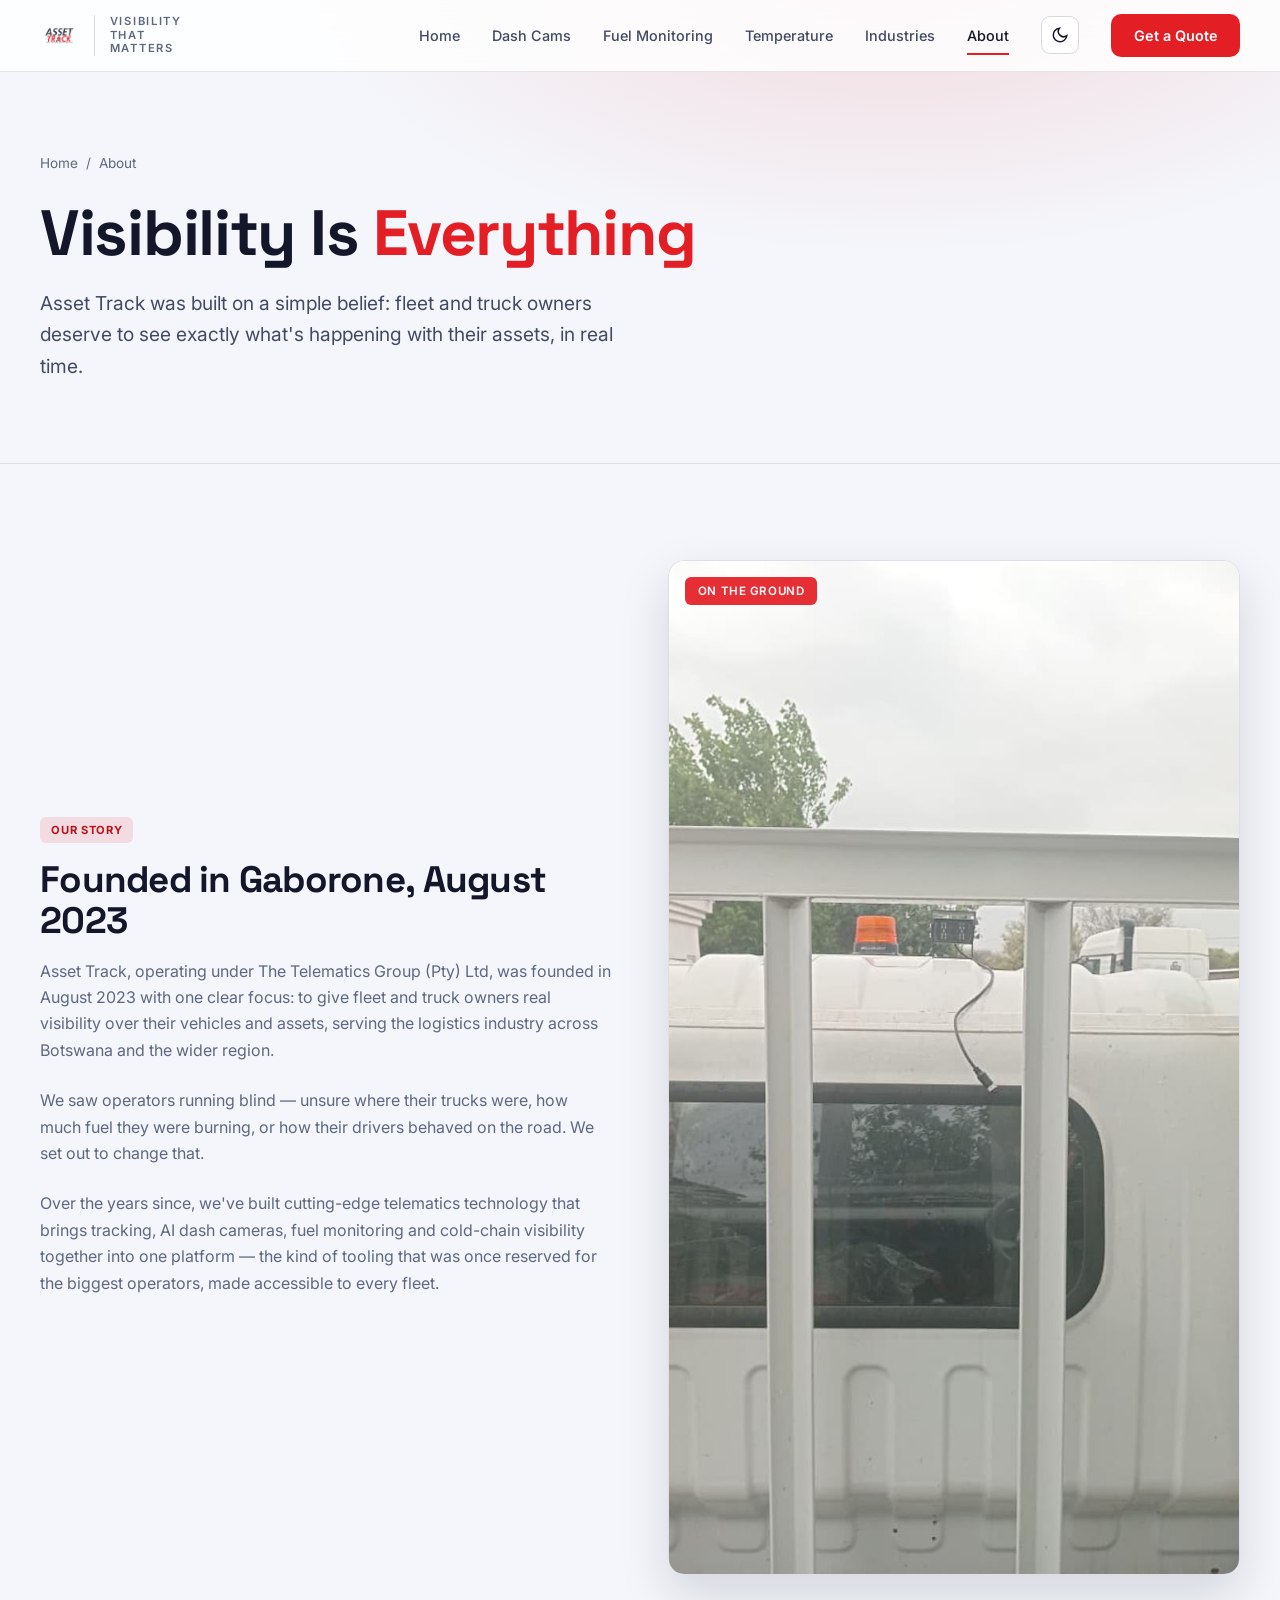
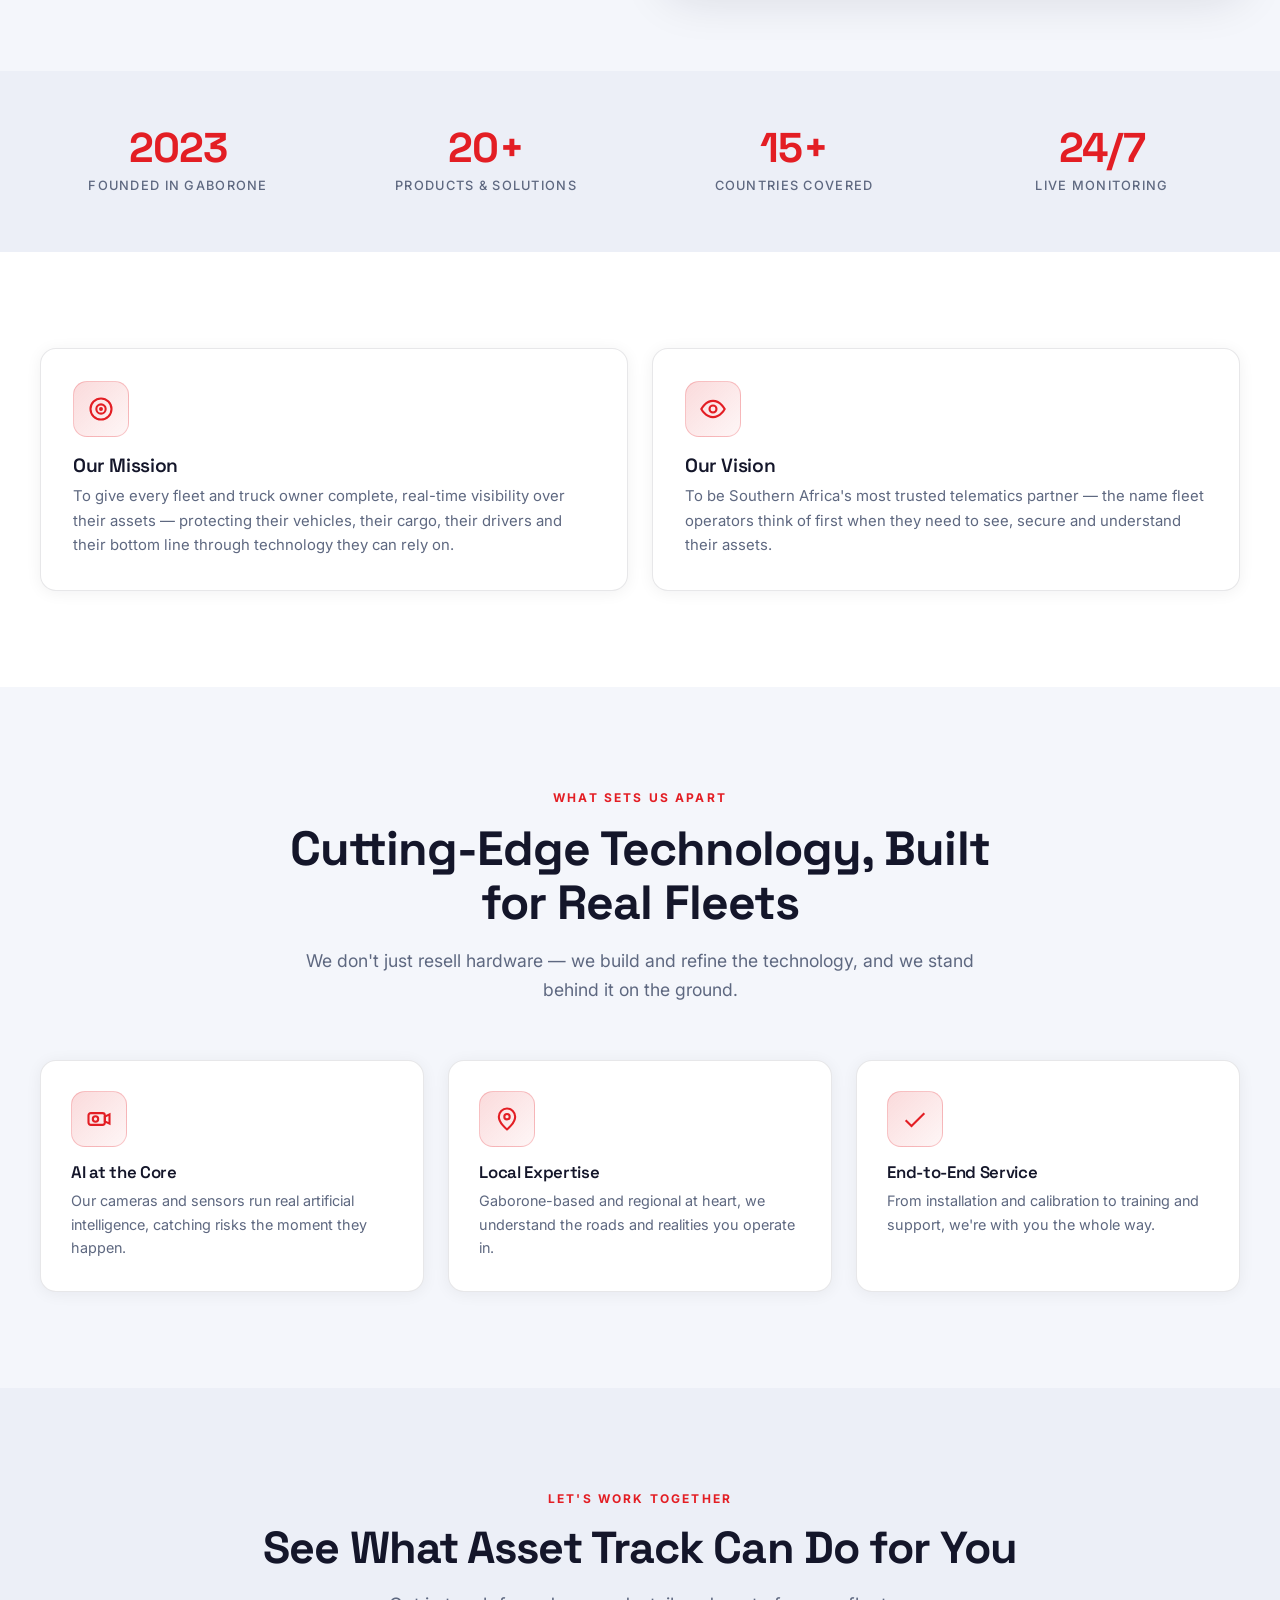
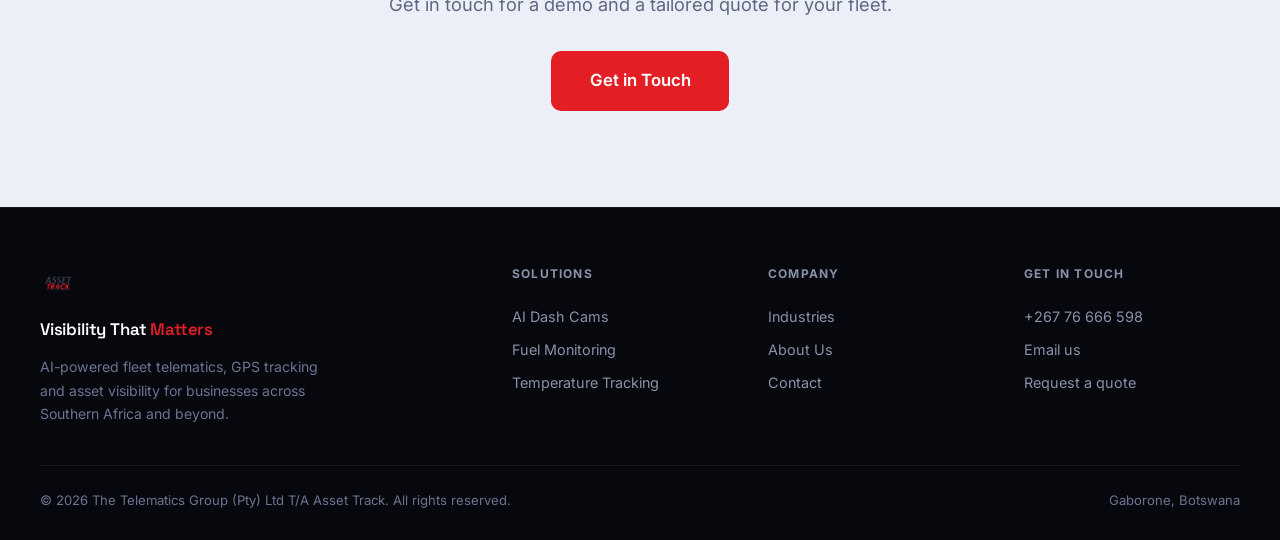
==== about.html @ 7766ca52 "Asset Track marketing website — multi-page site with video slideshow, dash cam / fuel / temperature " ====
<!DOCTYPE html>
<html lang="en">
<head>
<meta charset="UTF-8">
<meta name="viewport" content="width=device-width, initial-scale=1.0">
<title>About Us — Asset Track</title>
<meta name="description" content="Founded in Gaborone in August 2023, Asset Track gives fleet and truck owners real visibility through cutting-edge telematics technology.">
<link rel="preconnect" href="https://fonts.googleapis.com">
<link rel="preconnect" href="https://fonts.gstatic.com" crossorigin>
<link href="https://fonts.googleapis.com/css2?family=Inter:wght@300;400;500;600;700;800&family=Space+Grotesk:wght@400;500;600;700&display=swap" rel="stylesheet">
<script>try{var p=(location.search+location.hash).toLowerCase();var f=/light/.test(p)?'light':/dark/.test(p)?'dark':localStorage.getItem('at-theme')||'light';document.documentElement.setAttribute('data-theme',f);if(/light|dark/.test(p)){try{localStorage.setItem('at-theme',f);}catch(e){}}}catch(e){}</script>
<link rel="stylesheet" href="css/style.css">
</head>
<body>

<nav id="navbar">
  <div class="nav-inner">
    <a href="index.html" class="nav-logo"><img src="images/logo.png" alt="Asset Track"></a>
    <button class="nav-toggle" onclick="toggleMenu()" aria-label="Menu">&#9776;</button>
    <div class="nav-links">
      <a href="index.html" class="nav-item">Home</a>
      <a href="dash-cams.html" class="nav-item">Dash Cams</a>
      <a href="fuel-monitoring.html" class="nav-item">Fuel Monitoring</a>
      <a href="temperature-tracking.html" class="nav-item">Temperature</a>
      <a href="industries.html" class="nav-item">Industries</a>
      <a href="about.html" class="nav-item">About</a>
      <a href="index.html#contact" class="nav-cta">Get a Quote</a>
    </div>
  </div>
</nav>

<!-- PAGE HERO -->
<section class="page-hero">
  <video class="page-hero-bg" autoplay muted loop playsinline><source src="videos/road-highway.mp4" type="video/mp4"></video>
  <div class="page-hero-inner">
    <div class="breadcrumb"><a href="index.html">Home</a> &nbsp;/&nbsp; About</div>
    <h1>Visibility Is <span>Everything</span></h1>
    <p>Asset Track was built on a simple belief: fleet and truck owners deserve to see exactly what's happening with their assets, in real time.</p>
  </div>
</section>

<!-- STORY -->
<section class="section-dark">
  <div class="container">
    <div class="split fade-up">
      <div class="split-body">
        <span class="pill">Our Story</span>
        <h2>Founded in Gaborone, August 2023</h2>
        <p>Asset Track, operating under The Telematics Group (Pty) Ltd, was founded in August 2023 with one clear focus: to give fleet and truck owners real visibility over their vehicles and assets, serving the logistics industry across Botswana and the wider region.</p>
        <p>We saw operators running blind — unsure where their trucks were, how much fuel they were burning, or how their drivers behaved on the road. We set out to change that.</p>
        <p>Over the years since, we've built cutting-edge telematics technology that brings tracking, AI dash cameras, fuel monitoring and cold-chain visibility together into one platform — the kind of tooling that was once reserved for the biggest operators, made accessible to every fleet.</p>
      </div>
      <div class="split-media"><img src="images/install-camera.jpg" alt="Asset Track hardware installed on a vehicle"><div class="media-tag">On the Ground</div></div>
    </div>
  </div>
</section>

<!-- STATS -->
<section class="section-grey" style="padding: 3.5rem 2rem;">
  <div class="container">
    <div class="stats">
      <div class="stat fade-up"><h3>2023</h3><p>Founded in Gaborone</p></div>
      <div class="stat fade-up"><h3>20+</h3><p>Products &amp; Solutions</p></div>
      <div class="stat fade-up"><h3>15+</h3><p>Countries Covered</p></div>
      <div class="stat fade-up"><h3>24/7</h3><p>Live Monitoring</p></div>
    </div>
  </div>
</section>

<!-- MISSION / VISION -->
<section class="section-darker">
  <div class="container">
    <div class="grid grid-2">
      <div class="card fade-up">
        <div class="icon-circle"><svg viewBox="0 0 24 24" fill="none" stroke="currentColor"><circle cx="12" cy="12" r="9"/><circle cx="12" cy="12" r="4"/><circle cx="12" cy="12" r="0.8"/></svg></div>
        <h3>Our Mission</h3>
        <p>To give every fleet and truck owner complete, real-time visibility over their assets — protecting their vehicles, their cargo, their drivers and their bottom line through technology they can rely on.</p>
      </div>
      <div class="card fade-up">
        <div class="icon-circle"><svg viewBox="0 0 24 24" fill="none" stroke="currentColor"><path d="M2 12s3.5-7 10-7 10 7 10 7-3.5 7-10 7-10-7-10-7z"/><circle cx="12" cy="12" r="3"/></svg></div>
        <h3>Our Vision</h3>
        <p>To be Southern Africa's most trusted telematics partner — the name fleet operators think of first when they need to see, secure and understand their assets.</p>
      </div>
    </div>
  </div>
</section>

<!-- VALUES -->
<section class="section-dark">
  <div class="container">
    <div class="section-head fade-up">
      <div class="eyebrow">What Sets Us Apart</div>
      <h2>Cutting-Edge Technology, Built for Real Fleets</h2>
      <p>We don't just resell hardware — we build and refine the technology, and we stand behind it on the ground.</p>
    </div>
    <div class="grid grid-3">
      <div class="feat fade-up">
        <div class="icon-circle"><svg viewBox="0 0 24 24" fill="none" stroke="currentColor"><rect x="3" y="7" width="14" height="10" rx="2"/><path d="M17 10l4-2v8l-4-2z"/><circle cx="9" cy="12" r="2.3"/></svg></div>
        <h4>AI at the Core</h4><p>Our cameras and sensors run real artificial intelligence, catching risks the moment they happen.</p>
      </div>
      <div class="feat fade-up">
        <div class="icon-circle"><svg viewBox="0 0 24 24" fill="none" stroke="currentColor"><path d="M12 21s-7-5.6-7-11a7 7 0 0114 0c0 5.4-7 11-7 11z"/><circle cx="12" cy="10" r="2.3"/></svg></div>
        <h4>Local Expertise</h4><p>Gaborone-based and regional at heart, we understand the roads and realities you operate in.</p>
      </div>
      <div class="feat fade-up">
        <div class="icon-circle"><svg viewBox="0 0 24 24" fill="none" stroke="currentColor"><path d="M20 7L9 18l-5-5"/></svg></div>
        <h4>End-to-End Service</h4><p>From installation and calibration to training and support, we're with you the whole way.</p>
      </div>
    </div>
  </div>
</section>

<!-- CTA -->
<section class="section-grey">
  <div class="container cta-banner fade-up">
    <div class="eyebrow">Let's work together</div>
    <h2>See What Asset Track Can Do for You</h2>
    <p>Get in touch for a demo and a tailored quote for your fleet.</p>
    <a href="index.html#contact" class="btn-primary" style="font-size:1.05rem; padding:1rem 2.4rem;">Get in Touch</a>
  </div>
</section>

<footer>
  <div class="footer-grid">
    <div class="footer-brand">
      <img src="images/logo.png" alt="Asset Track">
      <p>AI-powered fleet telematics, GPS tracking and asset visibility for businesses across Southern Africa and beyond.</p>
    </div>
    <div class="footer-col"><h5>Solutions</h5>
      <a href="dash-cams.html">AI Dash Cams</a>
      <a href="fuel-monitoring.html">Fuel Monitoring</a>
      <a href="temperature-tracking.html">Temperature Tracking</a>
    </div>
    <div class="footer-col"><h5>Company</h5>
      <a href="industries.html">Industries</a>
      <a href="about.html">About Us</a>
      <a href="index.html#contact">Contact</a>
    </div>
    <div class="footer-col"><h5>Get in touch</h5>
      <a href="tel:+26776666598">+267 76 666 598</a>
      <a href="mailto:MrTiger@assettracktelematics.com">Email us</a>
      <a href="index.html#contact">Request a quote</a>
    </div>
  </div>
  <div class="footer-bottom">
    <span>&copy; 2026 The Telematics Group (Pty) Ltd T/A Asset Track. All rights reserved.</span>
    <span>Gaborone, Botswana</span>
  </div>
</footer>

<script src="js/main.js"></script>
</body>
</html>
---- css/style.css ----
/* ═══════════════════════════════════════════
   ASSET TRACK — Shared Design System (themed)
   ═══════════════════════════════════════════ */
*, *::before, *::after { margin: 0; padding: 0; box-sizing: border-box; }

:root {
  /* Brand palette (fixed, both themes) */
  --red: #E31E24;
  --red-dark: #B81419;
  --red-glow: rgba(227, 30, 36, 0.35);
  --grey-900: #15172a;
  --grey-400: #8892a8;
  --grey-300: #b2bacb;
  --radius: 16px;
  --radius-sm: 10px;
  --maxw: 1200px;
  --nav-h: 72px;
  --gradient-red: linear-gradient(135deg, #E31E24, #ff5a4d);

  /* Semantic tokens — DARK (default) */
  --bg: #0b0b13;
  --bg-alt: #12121d;
  --bg-grey: #15172a;
  --surface: rgba(255,255,255,0.025);
  --surface-2: rgba(255,255,255,0.05);
  --border: rgba(255,255,255,0.07);
  --border-2: rgba(255,255,255,0.16);
  --text: #ffffff;
  --text-soft: #b2bacb;
  --text-muted: #8892a8;
  --nav-bg: rgba(11,11,19,0.7);
  --nav-bg-2: rgba(11,11,19,0.95);
  --input-bg: rgba(255,255,255,0.05);
  --card-shadow: none;
  --media-shadow: 0 24px 70px rgba(0,0,0,0.5);
  --hero-scrim: rgba(11,11,19,0);
}

/* Semantic tokens — LIGHT */
:root[data-theme="light"] {
  --bg: #f4f6fb;
  --bg-alt: #ffffff;
  --bg-grey: #eceff7;
  --surface: #ffffff;
  --surface-2: #ffffff;
  --border: rgba(20,23,42,0.10);
  --border-2: rgba(20,23,42,0.16);
  --text: #14162a;
  --text-soft: #414a62;
  --text-muted: #5e6880;
  --nav-bg: rgba(255,255,255,0.82);
  --nav-bg-2: rgba(255,255,255,0.96);
  --input-bg: #ffffff;
  --card-shadow: 0 2px 16px rgba(20,23,42,0.06);
  --media-shadow: 0 20px 50px rgba(20,23,42,0.14);
  --hero-scrim: rgba(244,246,251,0.55);
}

html { scroll-behavior: smooth; }
body {
  font-family: 'Inter', -apple-system, BlinkMacSystemFont, sans-serif;
  background: var(--bg); color: var(--text); line-height: 1.65;
  overflow-x: hidden; -webkit-font-smoothing: antialiased;
  transition: background 0.3s, color 0.3s;
}
img, video { max-width: 100%; display: block; }
a { color: inherit; text-decoration: none; }

/* ─── NAV ─── */
nav {
  position: fixed; top: 0; left: 0; right: 0; z-index: 1000; height: var(--nav-h);
  display: flex; align-items: center; padding: 0 2rem;
  background: var(--nav-bg); backdrop-filter: blur(22px); -webkit-backdrop-filter: blur(22px);
  border-bottom: 1px solid var(--border); transition: background 0.3s, height 0.3s;
}
nav.scrolled { background: var(--nav-bg-2); height: 62px; }
.nav-inner { max-width: var(--maxw); margin: 0 auto; width: 100%;
  display: flex; align-items: center; justify-content: space-between; }
.nav-logo { display: flex; align-items: center; }
.nav-logo img { height: 40px; }
.nav-tagline { margin-left: 0.9rem; padding-left: 0.9rem; border-left: 1px solid var(--border-2);
  font-size: 0.7rem; letter-spacing: 0.15em; text-transform: uppercase; color: var(--text-muted);
  font-weight: 600; line-height: 1.2; max-width: 7rem; }
.nav-right { display: flex; align-items: center; gap: 1.4rem; }
.nav-links { display: flex; gap: 2rem; align-items: center; }
.nav-links a.nav-item { color: var(--text-soft); font-size: 0.9rem; font-weight: 500;
  transition: color 0.2s; position: relative; padding: 0.2rem 0; }
.nav-links a.nav-item::after { content: ''; position: absolute; left: 0; bottom: -4px; height: 2px;
  width: 0; background: var(--red); transition: width 0.25s; }
.nav-links a.nav-item:hover { color: var(--text); }
.nav-links a.nav-item:hover::after, .nav-links a.nav-item.active::after { width: 100%; }
.nav-links a.nav-item.active { color: var(--text); }
.nav-cta { background: var(--red); color: #fff !important; padding: 0.6rem 1.4rem;
  border-radius: var(--radius-sm); font-weight: 600; font-size: 0.9rem; transition: all 0.2s; }
.nav-cta:hover { background: var(--red-dark); transform: translateY(-1px); box-shadow: 0 6px 20px var(--red-glow); }
.nav-cta::after { display: none !important; }
.theme-toggle { width: 38px; height: 38px; border-radius: 9px; border: 1px solid var(--border-2);
  background: var(--surface-2); color: var(--text); display: flex; align-items: center;
  justify-content: center; cursor: pointer; transition: all 0.2s; flex-shrink: 0; }
.theme-toggle:hover { border-color: var(--red); color: var(--red); }
.theme-toggle svg { width: 18px; height: 18px; stroke: currentColor; fill: none; stroke-width: 2; }
.nav-toggle { display: none; background: none; border: none; color: var(--text);
  font-size: 1.6rem; cursor: pointer; line-height: 1; }

/* ─── BUTTONS ─── */
.btn-primary { background: var(--red); color: #fff; padding: 0.9rem 2rem; border: none;
  border-radius: var(--radius-sm); font-size: 1rem; font-weight: 600; cursor: pointer;
  transition: all 0.3s; display: inline-flex; align-items: center; gap: 0.55rem; font-family: inherit; }
.btn-primary:hover { background: var(--red-dark); transform: translateY(-2px); box-shadow: 0 10px 34px var(--red-glow); }
.btn-secondary { background: var(--surface-2); color: var(--text); padding: 0.9rem 2rem;
  border: 1px solid var(--border-2); border-radius: var(--radius-sm); font-size: 1rem; font-weight: 500;
  cursor: pointer; transition: all 0.3s; display: inline-flex; align-items: center; gap: 0.55rem; }
.btn-secondary:hover { border-color: var(--red); color: var(--red); }
.btn-primary svg, .btn-secondary svg { width: 18px; height: 18px; }

/* ─── LAYOUT ─── */
section { padding: 6rem 2rem; }
.container { max-width: var(--maxw); margin: 0 auto; }
.section-dark { background: var(--bg); }
.section-darker { background: var(--bg-alt); }
.section-grey { background: var(--bg-grey); }

.section-head { text-align: center; max-width: 720px; margin: 0 auto 3.5rem; }
.eyebrow { display: inline-block; font-size: 0.75rem; font-weight: 700; text-transform: uppercase;
  letter-spacing: 0.18em; color: var(--red); margin-bottom: 0.9rem; }
h1, h2, h3, h4 { font-family: 'Space Grotesk', sans-serif; letter-spacing: -0.02em; line-height: 1.12; color: var(--text); }
.section-head h2 { font-size: clamp(2rem, 4vw, 3rem); font-weight: 700; margin-bottom: 1rem; }
.section-head p { color: var(--text-muted); font-size: 1.1rem; }
.lead { color: var(--text-soft); font-size: 1.15rem; }

/* ─── PAGE HERO ─── */
.page-hero { position: relative; padding: calc(var(--nav-h) + 5rem) 2rem 5rem; overflow: hidden;
  border-bottom: 1px solid var(--border); }
.page-hero-bg { position: absolute; inset: 0; width: 100%; height: 100%; object-fit: cover; opacity: 0.18; z-index: 0; }
:root[data-theme="light"] .page-hero-bg { opacity: 0.12; }
.page-hero::before { content: ''; position: absolute; inset: 0; z-index: 1; background: var(--hero-scrim); }
.page-hero::after { content: ''; position: absolute; inset: 0; z-index: 1;
  background: radial-gradient(1000px 500px at 70% -10%, rgba(227,30,36,0.14), transparent 60%); }
.page-hero-inner { position: relative; z-index: 2; max-width: var(--maxw); margin: 0 auto; }
.page-hero h1 { font-size: clamp(2.4rem, 5.5vw, 4rem); font-weight: 700; margin-bottom: 1.1rem; max-width: 760px; }
.page-hero h1 span { color: var(--red); }
.page-hero p { color: var(--text-soft); font-size: 1.2rem; max-width: 620px; }
.breadcrumb { font-size: 0.85rem; color: var(--text-muted); margin-bottom: 1.5rem; }
.breadcrumb a:hover { color: var(--red); }

/* ─── ICON TILES ─── */
.icon-circle { width: 56px; height: 56px; border-radius: 14px;
  background: linear-gradient(135deg, rgba(227,30,36,0.16), rgba(227,30,36,0.04));
  border: 1px solid rgba(227,30,36,0.22); display: flex; align-items: center; justify-content: center; flex-shrink: 0; }
.icon-circle svg { width: 28px; height: 28px; stroke: var(--red); fill: none; stroke-width: 1.8; }

/* ─── CARDS ─── */
.grid { display: grid; gap: 1.5rem; }
.grid-2 { grid-template-columns: repeat(2, 1fr); }
.grid-3 { grid-template-columns: repeat(3, 1fr); }
.grid-auto { grid-template-columns: repeat(auto-fit, minmax(280px, 1fr)); }
.card { background: var(--surface); border: 1px solid var(--border); border-radius: var(--radius);
  padding: 2rem; transition: all 0.3s; position: relative; overflow: hidden; box-shadow: var(--card-shadow); }
.card::before { content: ''; position: absolute; top: 0; left: 0; right: 0; height: 2px;
  background: var(--gradient-red); opacity: 0; transition: opacity 0.3s; }
.card:hover { border-color: rgba(227,30,36,0.28); transform: translateY(-4px); box-shadow: var(--media-shadow); }
.card:hover::before { opacity: 1; }
.card h3 { font-size: 1.2rem; font-weight: 600; margin: 1.1rem 0 0.5rem; }
.card p { font-size: 0.93rem; color: var(--text-muted); }
.card-link { display: block; }
.card-more { color: var(--red); font-size: 0.85rem; font-weight: 600; margin-top: 1rem;
  display: inline-flex; align-items: center; gap: 0.35rem; }
.card-link:hover .card-more { gap: 0.6rem; }

/* ─── FEATURE SPLIT ─── */
.split { display: grid; grid-template-columns: 1fr 1fr; gap: 3.5rem; align-items: center; }
.split.reverse { direction: rtl; } .split.reverse > * { direction: ltr; }
.split-media { position: relative; border-radius: var(--radius); overflow: hidden;
  border: 1px solid var(--border); box-shadow: var(--media-shadow); }
.split-media video, .split-media img { width: 100%; display: block; }
.media-tag { position: absolute; top: 1rem; left: 1rem; background: rgba(227,30,36,0.92); color: #fff;
  padding: 0.3rem 0.8rem; border-radius: 6px; font-size: 0.72rem; font-weight: 600;
  text-transform: uppercase; letter-spacing: 0.05em; backdrop-filter: blur(8px); }
.split-body h2 { font-size: clamp(1.7rem, 3.2vw, 2.3rem); font-weight: 700; margin-bottom: 1rem; }
.split-body > p { color: var(--text-muted); margin-bottom: 1.5rem; }
.pill { display: inline-block; background: rgba(227,30,36,0.12); color: #ff6b6b;
  padding: 0.25rem 0.7rem; border-radius: 6px; font-size: 0.7rem; font-weight: 700;
  text-transform: uppercase; letter-spacing: 0.06em; margin-bottom: 1rem; }
:root[data-theme="light"] .pill { color: var(--red-dark); }
.ticklist { list-style: none; }
.ticklist li { padding: 0.45rem 0; display: flex; gap: 0.7rem; color: var(--text-soft);
  font-size: 0.97rem; align-items: flex-start; }
.ticklist li svg { width: 20px; height: 20px; stroke: var(--red); fill: none; stroke-width: 2.2; flex-shrink: 0; margin-top: 2px; }

/* ─── FEATURE TILES ─── */
.feat { padding: 1.9rem; background: var(--surface); border: 1px solid var(--border);
  border-radius: var(--radius); transition: all 0.3s; box-shadow: var(--card-shadow); }
.feat:hover { transform: translateY(-3px); border-color: rgba(227,30,36,0.25); box-shadow: var(--media-shadow); }
.feat h4 { font-size: 1.05rem; font-weight: 600; margin: 1rem 0 0.45rem; display: flex;
  align-items: center; gap: 0.6rem; flex-wrap: wrap; }
.feat p { font-size: 0.9rem; color: var(--text-muted); }
.tag-dev { background: rgba(227,30,36,0.14); color: #ff7a7a; font-size: 0.62rem; font-weight: 700;
  text-transform: uppercase; letter-spacing: 0.06em; padding: 0.15rem 0.5rem; border-radius: 5px; }
:root[data-theme="light"] .tag-dev { color: var(--red-dark); }

/* ─── STATS ─── */
.stats { display: grid; grid-template-columns: repeat(4,1fr); gap: 2rem; text-align: center; }
.stat h3 { font-size: 2.6rem; font-weight: 700; color: var(--red); line-height: 1; }
.stat p { font-size: 0.8rem; color: var(--text-muted); margin-top: 0.4rem; text-transform: uppercase;
  letter-spacing: 0.1em; font-weight: 500; }

/* ─── CTA BANNER ─── */
.cta-banner { text-align: center; }
.cta-banner h2 { font-size: clamp(2rem, 4vw, 2.8rem); font-weight: 700; margin-bottom: 1rem; }
.cta-banner p { color: var(--text-muted); font-size: 1.15rem; max-width: 560px; margin: 0 auto 2rem; }

/* ─── CONTACT ─── */
.contact-grid { display: grid; grid-template-columns: 1fr 1fr; gap: 3rem; align-items: start; }
.contact-item { display: flex; gap: 1rem; padding: 1rem 0; border-bottom: 1px solid var(--border); align-items: center; }
.contact-item .icon-circle { width: 46px; height: 46px; border-radius: 11px; }
.contact-item .icon-circle svg { width: 22px; height: 22px; }
.contact-item h4 { font-size: 0.72rem; color: var(--red); text-transform: uppercase; letter-spacing: 0.1em;
  font-weight: 700; font-family: 'Inter',sans-serif; }
.contact-item p { color: var(--text-soft); font-size: 0.97rem; }
.form-card { background: var(--surface); border: 1px solid var(--border); border-radius: var(--radius);
  padding: 2.4rem; box-shadow: var(--card-shadow); }
.form-card h3 { font-size: 1.3rem; font-weight: 600; margin-bottom: 1.4rem; }
.fg { margin-bottom: 0.9rem; }
.fg input, .fg textarea, .fg select { width: 100%; background: var(--input-bg); border: 1px solid var(--border-2);
  border-radius: var(--radius-sm); padding: 0.85rem 1rem; color: var(--text); font-size: 0.95rem;
  font-family: inherit; transition: border-color 0.2s; }
.fg input::placeholder, .fg textarea::placeholder { color: var(--text-muted); }
.fg input:focus, .fg textarea:focus, .fg select:focus { outline: none; border-color: var(--red); }
.fg textarea { resize: vertical; min-height: 96px; }
.fg select option { background: var(--bg-alt); color: var(--text); }
.form-submit { width: 100%; background: var(--red); color: #fff; padding: 1rem; border: none;
  border-radius: var(--radius-sm); font-size: 1rem; font-weight: 600; cursor: pointer; transition: all 0.2s; margin-top: 0.4rem; }
.form-submit:hover { background: var(--red-dark); }

/* ─── FOOTER (always dark) ─── */
footer { background: #07070e; border-top: 1px solid rgba(255,255,255,0.06); padding: 3.5rem 2rem 1.75rem; }
.footer-grid { max-width: var(--maxw); margin: 0 auto; display: grid; grid-template-columns: 2fr 1fr 1fr 1fr; gap: 2.5rem; }
.footer-brand img { height: 38px; margin-bottom: 0.9rem; }
.footer-tagline { color: #fff; font-family: 'Space Grotesk', sans-serif; font-size: 1.05rem; font-weight: 600;
  margin-bottom: 0.7rem; letter-spacing: -0.01em; }
.footer-tagline span { color: var(--red); }
.footer-brand p { color: #6b7490; font-size: 0.88rem; max-width: 280px; }
.footer-col h5 { font-size: 0.75rem; text-transform: uppercase; letter-spacing: 0.1em; color: #8892a8;
  margin-bottom: 1rem; font-family: 'Inter',sans-serif; font-weight: 700; }
.footer-col a { display: block; color: #8892a8; font-size: 0.9rem; padding: 0.3rem 0; transition: color 0.2s; }
.footer-col a:hover { color: #fff; }
.footer-bottom { max-width: var(--maxw); margin: 2.5rem auto 0; padding-top: 1.5rem;
  border-top: 1px solid rgba(255,255,255,0.06); display: flex; justify-content: space-between;
  flex-wrap: wrap; gap: 0.5rem; color: #6b7490; font-size: 0.82rem; }

/* ─── ANIM ─── */
.fade-up { opacity: 0; transform: translateY(28px); transition: opacity 0.7s ease, transform 0.7s ease; }
.fade-up.visible { opacity: 1; transform: translateY(0); }

/* ─── RESPONSIVE ─── */
@media (max-width: 1020px) { .nav-tagline { display: none; } }
@media (max-width: 968px) {
  .split { grid-template-columns: 1fr; gap: 2rem; } .split.reverse { direction: ltr; }
  .contact-grid { grid-template-columns: 1fr; }
  .grid-3 { grid-template-columns: repeat(2,1fr); }
  .footer-grid { grid-template-columns: 1fr 1fr; gap: 2rem; }
}
@media (max-width: 760px) {
  section { padding: 4rem 1.25rem; }
  .nav-links { display: none; }
  .nav-links.open { display: flex; flex-direction: column; align-items: flex-start;
    position: absolute; top: 100%; left: 0; right: 0; background: var(--nav-bg-2);
    padding: 1.4rem 1.5rem; gap: 1.1rem; border-bottom: 1px solid var(--border); }
  .nav-toggle { display: block; }
  .stats { grid-template-columns: repeat(2,1fr); gap: 1.5rem; }
  .grid-2, .grid-3 { grid-template-columns: 1fr; }
  .footer-grid { grid-template-columns: 1fr 1fr; }
}
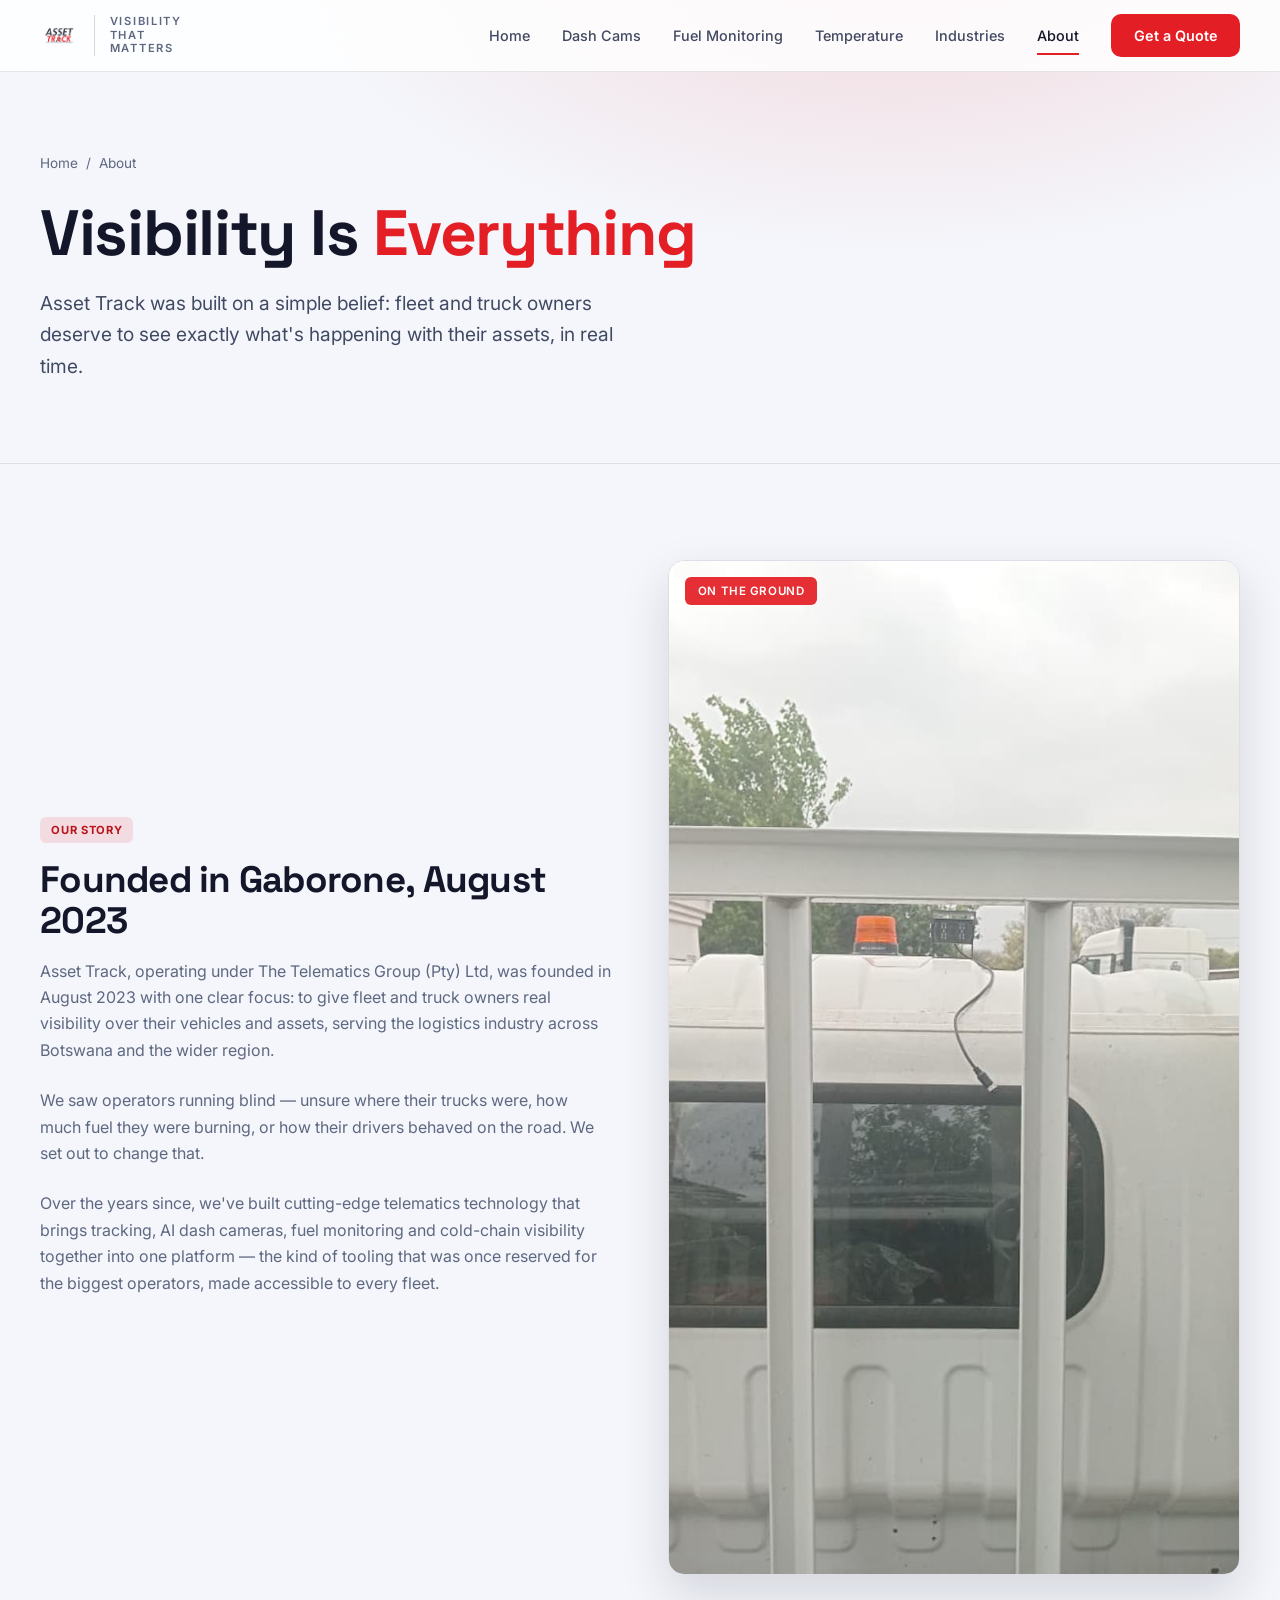
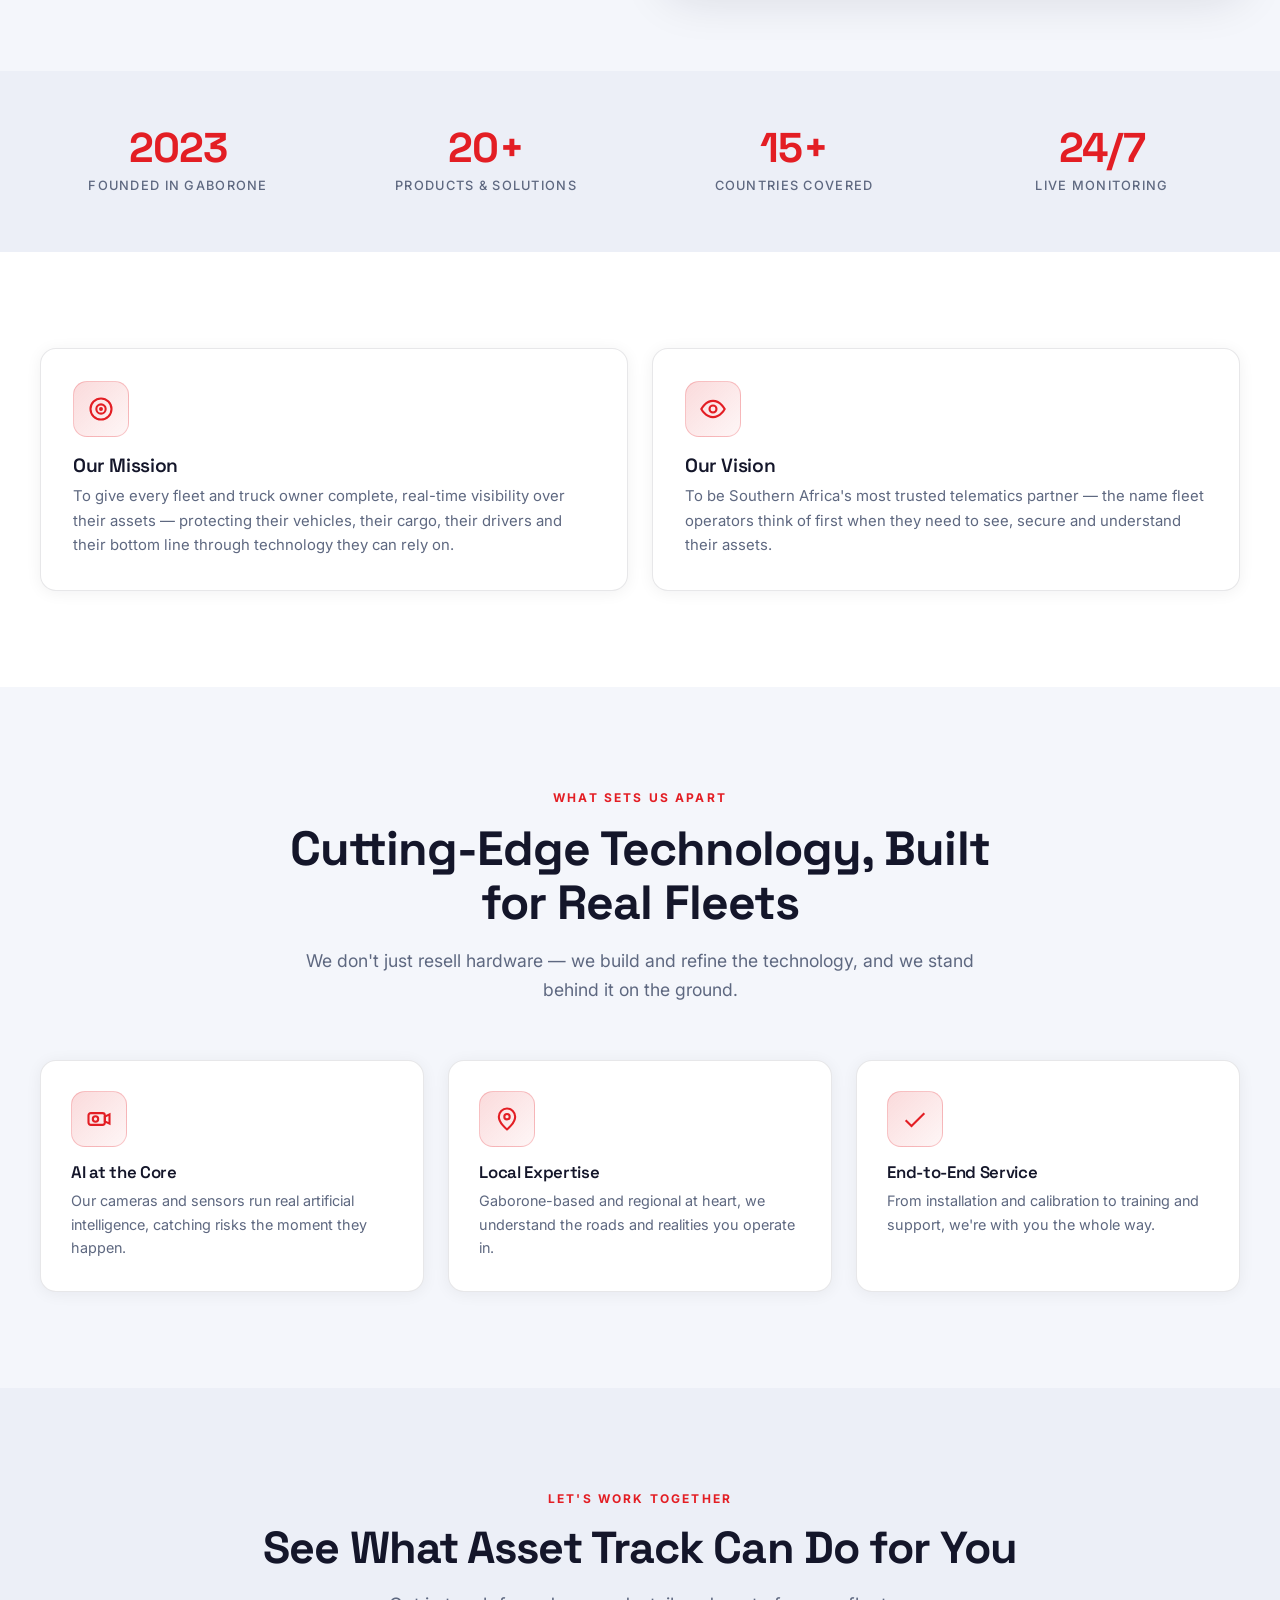
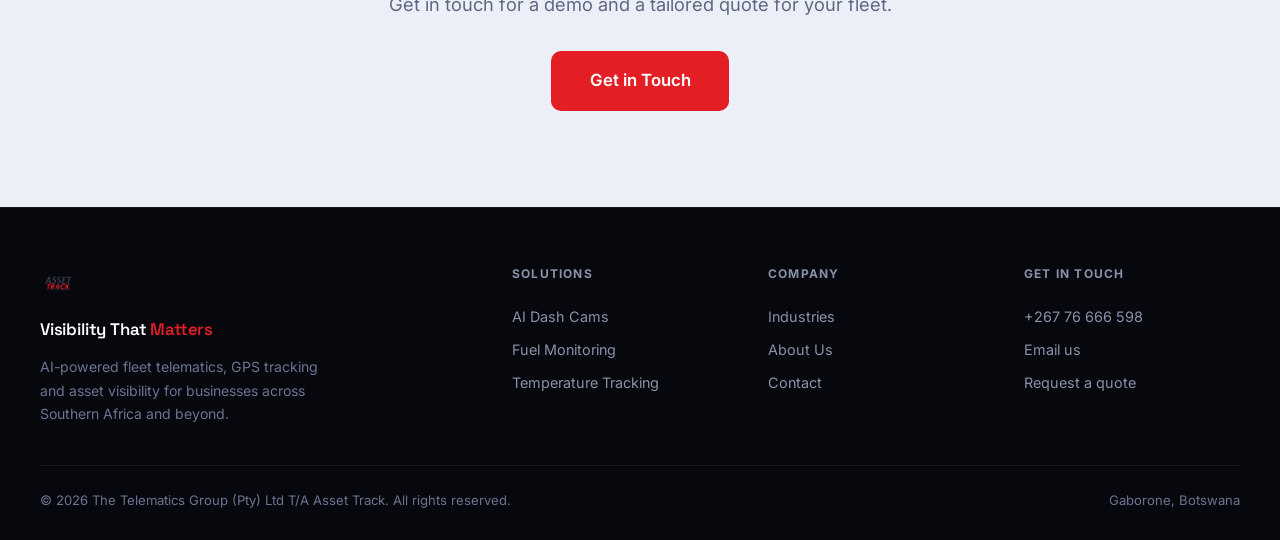
==== commit 5d3082aa: "Lock site to light mode only — remove dark theme, toggle, and theme switching Co-Authored-By: Claude" ====
--- a/about.html
+++ b/about.html
@@ -8,7 +8,6 @@
 <link rel="preconnect" href="https://fonts.googleapis.com">
 <link rel="preconnect" href="https://fonts.gstatic.com" crossorigin>
 <link href="https://fonts.googleapis.com/css2?family=Inter:wght@300;400;500;600;700;800&family=Space+Grotesk:wght@400;500;600;700&display=swap" rel="stylesheet">
-<script>try{var p=(location.search+location.hash).toLowerCase();var f=/light/.test(p)?'light':/dark/.test(p)?'dark':localStorage.getItem('at-theme')||'light';document.documentElement.setAttribute('data-theme',f);if(/light|dark/.test(p)){try{localStorage.setItem('at-theme',f);}catch(e){}}}catch(e){}</script>
 <link rel="stylesheet" href="css/style.css">
 </head>
 <body>
--- a/css/style.css
+++ b/css/style.css
@@ -17,27 +17,7 @@
   --nav-h: 72px;
   --gradient-red: linear-gradient(135deg, #E31E24, #ff5a4d);
 
-  /* Semantic tokens — DARK (default) */
-  --bg: #0b0b13;
-  --bg-alt: #12121d;
-  --bg-grey: #15172a;
-  --surface: rgba(255,255,255,0.025);
-  --surface-2: rgba(255,255,255,0.05);
-  --border: rgba(255,255,255,0.07);
-  --border-2: rgba(255,255,255,0.16);
-  --text: #ffffff;
-  --text-soft: #b2bacb;
-  --text-muted: #8892a8;
-  --nav-bg: rgba(11,11,19,0.7);
-  --nav-bg-2: rgba(11,11,19,0.95);
-  --input-bg: rgba(255,255,255,0.05);
-  --card-shadow: none;
-  --media-shadow: 0 24px 70px rgba(0,0,0,0.5);
-  --hero-scrim: rgba(11,11,19,0);
-}
-
-/* Semantic tokens — LIGHT */
-:root[data-theme="light"] {
+  /* Semantic tokens — LIGHT (only theme) */
   --bg: #f4f6fb;
   --bg-alt: #ffffff;
   --bg-grey: #eceff7;
@@ -132,7 +112,7 @@
 .page-hero { position: relative; padding: calc(var(--nav-h) + 5rem) 2rem 5rem; overflow: hidden;
   border-bottom: 1px solid var(--border); }
 .page-hero-bg { position: absolute; inset: 0; width: 100%; height: 100%; object-fit: cover; opacity: 0.18; z-index: 0; }
-:root[data-theme="light"] .page-hero-bg { opacity: 0.12; }
+.page-hero-bg { opacity: 0.12; }
 .page-hero::before { content: ''; position: absolute; inset: 0; z-index: 1; background: var(--hero-scrim); }
 .page-hero::after { content: ''; position: absolute; inset: 0; z-index: 1;
   background: radial-gradient(1000px 500px at 70% -10%, rgba(227,30,36,0.14), transparent 60%); }
@@ -181,7 +161,7 @@
 .pill { display: inline-block; background: rgba(227,30,36,0.12); color: #ff6b6b;
   padding: 0.25rem 0.7rem; border-radius: 6px; font-size: 0.7rem; font-weight: 700;
   text-transform: uppercase; letter-spacing: 0.06em; margin-bottom: 1rem; }
-:root[data-theme="light"] .pill { color: var(--red-dark); }
+.pill { color: var(--red-dark); }
 .ticklist { list-style: none; }
 .ticklist li { padding: 0.45rem 0; display: flex; gap: 0.7rem; color: var(--text-soft);
   font-size: 0.97rem; align-items: flex-start; }
@@ -196,7 +176,7 @@
 .feat p { font-size: 0.9rem; color: var(--text-muted); }
 .tag-dev { background: rgba(227,30,36,0.14); color: #ff7a7a; font-size: 0.62rem; font-weight: 700;
   text-transform: uppercase; letter-spacing: 0.06em; padding: 0.15rem 0.5rem; border-radius: 5px; }
-:root[data-theme="light"] .tag-dev { color: var(--red-dark); }
+.tag-dev { color: var(--red-dark); }
 
 /* ─── STATS ─── */
 .stats { display: grid; grid-template-columns: repeat(4,1fr); gap: 2rem; text-align: center; }
